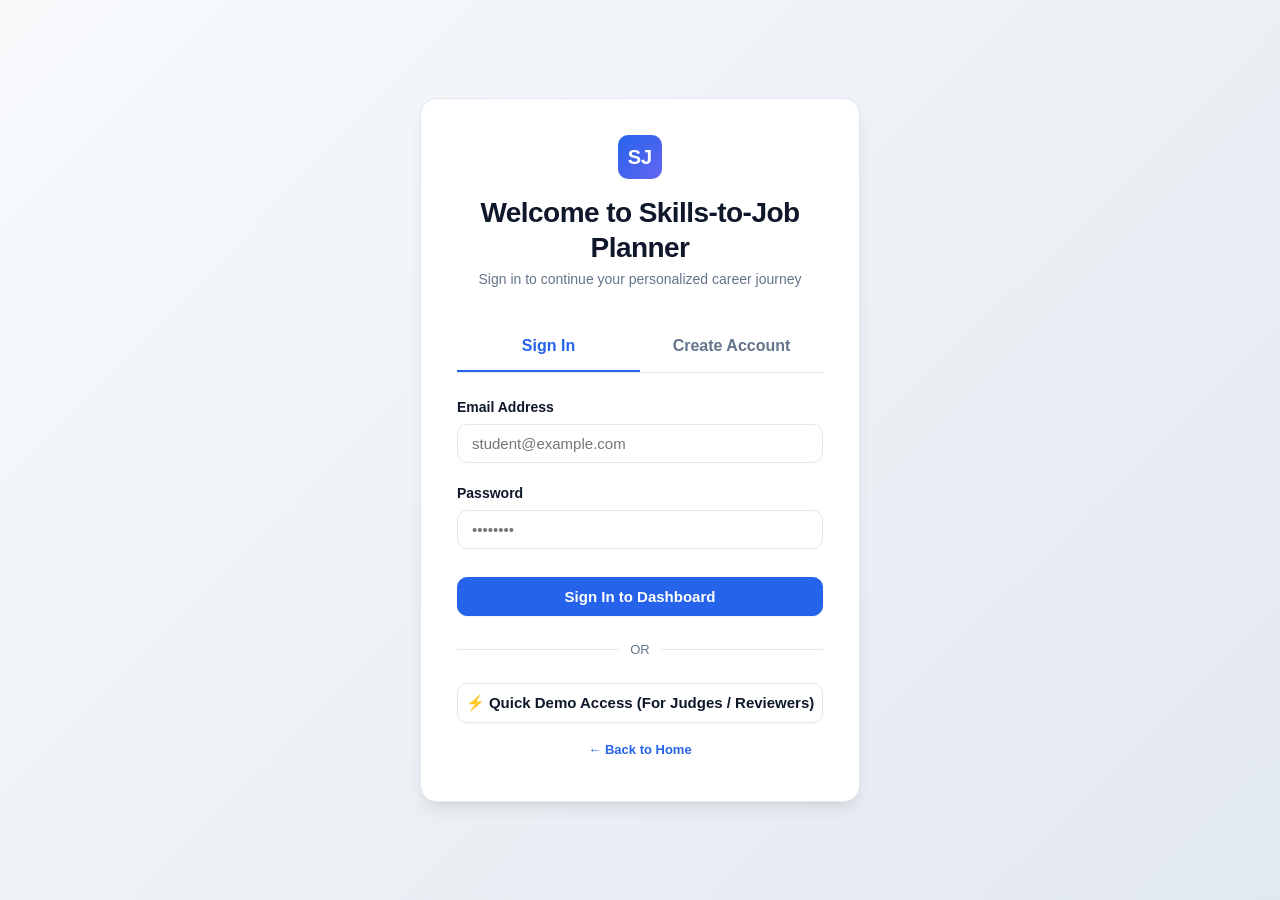
==== frontend/auth.html @ 2f5331f1 "feat: complete Skills-to-Job Planner submission with frontend, backend, Supabase schema, and test su" ====
<!DOCTYPE html>
<html lang="en">
<head>
    <meta charset="UTF-8">
    <meta name="viewport" content="width=device-width, initial-scale=1.0">
    <title>Sign In / Register | Skills-to-Job Planner</title>
    <link rel="stylesheet" href="css/style.css">
    <link rel="stylesheet" href="css/auth.css">
</head>
<body class="auth-page">

    <div class="auth-card">
        <div class="auth-header">
            <div class="brand-logo" style="width: 44px; height: 44px; border-radius: 10px; background: linear-gradient(135deg, #2563eb, #6366f1); display: flex; align-items: center; justify-content: center; color: #fff; font-weight: 800; font-size: 1.25rem;">
                SJ
            </div>
            <h2 id="auth-title" style="margin-top: 0.75rem;">Welcome to Skills-to-Job Planner</h2>
            <p id="auth-subtitle" style="font-size: 0.875rem; color: var(--text-muted); margin-top: 0.25rem;">Sign in to continue your personalized career journey</p>
        </div>

        <!-- Auth Tabs: Login vs Register -->
        <div class="auth-tabs">
            <div class="auth-tab active" id="tab-login" onclick="switchAuthTab('login')">Sign In</div>
            <div class="auth-tab" id="tab-register" onclick="switchAuthTab('register')">Create Account</div>
        </div>

        <!-- Login Form -->
        <form id="form-login" onsubmit="handleLogin(event)">
            <div class="form-group">
                <label class="form-label" for="login-email">Email Address</label>
                <input type="email" id="login-email" class="form-control" placeholder="student@example.com" required>
            </div>
            <div class="form-group">
                <label class="form-label" for="login-password">Password</label>
                <input type="password" id="login-password" class="form-control" placeholder="••••••••" required>
            </div>
            <button type="submit" id="btn-login-submit" class="btn btn-primary" style="width: 100%; margin-top: 0.5rem;">
                Sign In to Dashboard
            </button>
        </form>

        <!-- Register Form -->
        <form id="form-register" style="display: none;" onsubmit="handleRegister(event)">
            <div class="form-group">
                <label class="form-label" for="reg-name">Full Name</label>
                <input type="text" id="reg-name" class="form-control" placeholder="Alex Morgan" required>
            </div>
            <div class="form-group">
                <label class="form-label" for="reg-email">Email Address</label>
                <input type="email" id="reg-email" class="form-control" placeholder="alex@example.com" required>
            </div>
            <div class="form-group">
                <label class="form-label" for="reg-password">Password</label>
                <input type="password" id="reg-password" class="form-control" placeholder="Min. 6 characters" minlength="6" required>
            </div>
            <div class="form-group">
                <label class="form-label" for="reg-role">Target Career Role</label>
                <select id="reg-role" class="form-select">
                    <option value="Full Stack Developer">Full Stack Developer</option>
                    <option value="Python Developer">Python Developer</option>
                    <option value="Frontend Developer">Frontend Developer</option>
                    <option value="Backend Developer">Backend Developer</option>
                    <option value="Data Analyst">Data Analyst</option>
                    <option value="Data Scientist">Data Scientist</option>
                    <option value="Machine Learning Engineer">Machine Learning Engineer</option>
                    <option value="AI Engineer">AI Engineer</option>
                    <option value="Software Engineer">Software Engineer</option>
                </select>
            </div>
            <button type="submit" id="btn-reg-submit" class="btn btn-primary" style="width: 100%; margin-top: 0.5rem;">
                Create Account & Start Planning
            </button>
        </form>

        <div class="auth-divider">OR</div>

        <!-- Quick Guest Demo Access for Judges -->
        <div style="display: flex; flex-direction: column; gap: 0.65rem;">
            <button type="button" class="btn btn-secondary" onclick="loginGuestDemo()" style="width: 100%;">
                ⚡ Quick Demo Access (For Judges / Reviewers)
            </button>
            <a href="index.html" class="btn btn-outline btn-sm" style="width: 100%; border: none;">
                &larr; Back to Home
            </a>
        </div>
    </div>

    <script src="js/api.js"></script>
    <script>
        function switchAuthTab(tab) {
            const isLogin = tab === 'login';
            document.getElementById('tab-login').classList.toggle('active', isLogin);
            document.getElementById('tab-register').classList.toggle('active', !isLogin);
            document.getElementById('form-login').style.display = isLogin ? 'block' : 'none';
            document.getElementById('form-register').style.display = isLogin ? 'none' : 'block';
            document.getElementById('auth-title').innerText = isLogin ? 'Welcome to Skills-to-Job Planner' : 'Create Student Account';
            document.getElementById('auth-subtitle').innerText = isLogin ? 'Sign in to continue your personalized career journey' : 'Start your guided roadmap to job readiness';
        }

        async function handleLogin(e) {
            e.preventDefault();
            const btn = document.getElementById('btn-login-submit');
            btn.disabled = true;
            btn.innerText = "Signing in...";

            const email = document.getElementById('login-email').value.trim();
            const password = document.getElementById('login-password').value;

            try {
                const res = await API.post('/api/auth/login', { email, password });
                API.setToken(res.access_token);
                API.setUser(res.user);
                showToast("Login successful! Redirecting...", "success");
                setTimeout(() => { window.location.href = "dashboard.html"; }, 800);
            } catch (err) {
                showToast(err.message || "Failed to sign in. Please verify your credentials.", "error");
                btn.disabled = false;
                btn.innerText = "Sign In to Dashboard";
            }
        }

        async function handleRegister(e) {
            e.preventDefault();
            const btn = document.getElementById('btn-reg-submit');
            btn.disabled = true;
            btn.innerText = "Creating account...";

            const fullName = document.getElementById('reg-name').value.trim();
            const email = document.getElementById('reg-email').value.trim();
            const password = document.getElementById('reg-password').value;
            const targetRole = document.getElementById('reg-role').value;

            try {
                const res = await API.post('/api/auth/register', {
                    email,
                    password,
                    full_name: fullName,
                    target_role: targetRole
                });
                API.setToken(res.access_token);
                API.setUser(res.user);
                showToast("Account created successfully! Redirecting...", "success");
                setTimeout(() => { window.location.href = "dashboard.html"; }, 800);
            } catch (err) {
                showToast(err.message || "Registration failed.", "error");
                btn.disabled = false;
                btn.innerText = "Create Account & Start Planning";
            }
        }

        function loginGuestDemo() {
            // Instant demo account setup for evaluation
            const demoUser = {
                id: "guest-judge-session",
                email: "evaluator@hackathon.org",
                full_name: "Hackathon Judge",
                target_role: "Full Stack Developer"
            };
            API.setUser(demoUser);
            showToast("Entering platform in Judge Evaluation mode...", "info");
            setTimeout(() => { window.location.href = "dashboard.html"; }, 600);
        }
    </script>
</body>
</html>
---- frontend/css/style.css ----
/* ====================================================================
   SKILLS-TO-JOB PLANNER - CORE DESIGN SYSTEM & STYLESHEET
   Professional SaaS theme: Clean white/slate background, dark navy typography,
   indigo/blue accents, emerald completion, amber alerts.
   ==================================================================== */

:root {
    --bg-page: #f8fafc;
    --bg-surface: #ffffff;
    --bg-surface-alt: #f1f5f9;
    --bg-surface-elevated: #ffffff;

    --text-primary: #0f172a;
    --text-secondary: #334155;
    --text-muted: #64748b;
    --text-inverse: #ffffff;

    --primary: #2563eb;
    --primary-hover: #1d4ed8;
    --primary-light: #eff6ff;
    --primary-border: #bfdbfe;

    --violet: #6366f1;
    --violet-hover: #4f46e5;
    --violet-light: #eef2ff;

    --success: #10b981;
    --success-light: #ecfdf5;
    --success-border: #a7f3d0;
    --success-text: #065f46;

    --warning: #f59e0b;
    --warning-light: #fffbeb;
    --warning-border: #fde68a;
    --warning-text: #92400e;

    --danger: #ef4444;
    --danger-light: #fef2f2;
    --danger-border: #fecaca;
    --danger-text: #991b1b;

    --border: #e2e8f0;
    --border-hover: #cbd5e1;

    --radius-sm: 6px;
    --radius-md: 10px;
    --radius-lg: 16px;
    --radius-full: 9999px;

    --shadow-sm: 0 1px 2px 0 rgb(0 0 0 / 0.05);
    --shadow-md: 0 4px 6px -1px rgb(0 0 0 / 0.07), 0 2px 4px -2px rgb(0 0 0 / 0.07);
    --shadow-lg: 0 10px 15px -3px rgb(0 0 0 / 0.08), 0 4px 6px -4px rgb(0 0 0 / 0.05);

    --font: -apple-system, BlinkMacSystemFont, "Segoe UI", Roboto, Helvetica, Arial, sans-serif;
    --transition: all 0.2s ease-in-out;
}

*, *::before, *::after {
    box-sizing: border-box;
    margin: 0;
    padding: 0;
}

html {
    font-size: 16px;
    scroll-behavior: smooth;
}

body {
    font-family: var(--font);
    background-color: var(--bg-page);
    color: var(--text-primary);
    line-height: 1.5;
    -webkit-font-smoothing: antialiased;
}

/* -------------------- TYPOGRAPHY -------------------- */

h1, h2, h3, h4, h5, h6 {
    color: var(--text-primary);
    font-weight: 700;
    line-height: 1.25;
}

h1 { font-size: 2.25rem; letter-spacing: -0.025em; }
h2 { font-size: 1.75rem; letter-spacing: -0.02em; }
h3 { font-size: 1.25rem; letter-spacing: -0.01em; }
h4 { font-size: 1.1rem; }

p {
    color: var(--text-secondary);
}

a {
    color: var(--primary);
    text-decoration: none;
    transition: var(--transition);
}

a:hover {
    color: var(--primary-hover);
}

/* -------------------- BUTTONS -------------------- */

.btn {
    display: inline-flex;
    align-items: center;
    justify-content: center;
    gap: 0.5rem;
    font-family: inherit;
    font-size: 0.9375rem;
    font-weight: 600;
    padding: 0.625rem 1.25rem;
    border-radius: var(--radius-md);
    border: 1px solid transparent;
    cursor: pointer;
    transition: var(--transition);
    text-align: center;
    white-space: nowrap;
    text-decoration: none;
}

.btn-primary {
    background-color: var(--primary);
    color: var(--text-inverse);
    border-color: var(--primary);
    box-shadow: var(--shadow-sm);
}

.btn-primary:hover {
    background-color: var(--primary-hover);
    border-color: var(--primary-hover);
    color: var(--text-inverse);
}

.btn-secondary {
    background-color: var(--bg-surface);
    color: var(--text-primary);
    border-color: var(--border);
    box-shadow: var(--shadow-sm);
}

.btn-secondary:hover {
    background-color: var(--bg-surface-alt);
    border-color: var(--border-hover);
}

.btn-violet {
    background-color: var(--violet);
    color: var(--text-inverse);
}

.btn-violet:hover {
    background-color: var(--violet-hover);
}

.btn-outline {
    background-color: transparent;
    color: var(--primary);
    border-color: var(--primary);
}

.btn-outline:hover {
    background-color: var(--primary-light);
}

.btn-success {
    background-color: var(--success);
    color: var(--text-inverse);
}

.btn-sm {
    padding: 0.375rem 0.75rem;
    font-size: 0.8125rem;
    border-radius: var(--radius-sm);
}

.btn-lg {
    padding: 0.875rem 1.75rem;
    font-size: 1.05rem;
    border-radius: var(--radius-lg);
}

.btn:disabled {
    opacity: 0.6;
    cursor: not-allowed;
    pointer-events: none;
}

/* -------------------- CARDS & CONTAINERS -------------------- */

.card {
    background-color: var(--bg-surface);
    border: 1px solid var(--border);
    border-radius: var(--radius-lg);
    padding: 1.5rem;
    box-shadow: var(--shadow-sm);
    transition: var(--transition);
}

.card:hover {
    border-color: var(--border-hover);
}

.card-header {
    display: flex;
    align-items: center;
    justify-content: space-between;
    margin-bottom: 1.25rem;
    padding-bottom: 0.75rem;
    border-bottom: 1px solid var(--border);
}

.card-title {
    font-size: 1.15rem;
    font-weight: 700;
    color: var(--text-primary);
}

.card-subtitle {
    font-size: 0.875rem;
    color: var(--text-muted);
    margin-top: 0.25rem;
}

/* -------------------- BADGES & PILLS -------------------- */

.badge {
    display: inline-flex;
    align-items: center;
    gap: 0.35rem;
    padding: 0.25rem 0.65rem;
    font-size: 0.75rem;
    font-weight: 600;
    border-radius: var(--radius-full);
    text-transform: capitalize;
}

.badge-primary { background-color: var(--primary-light); color: var(--primary); border: 1px solid var(--primary-border); }
.badge-violet { background-color: var(--violet-light); color: var(--violet); }
.badge-success { background-color: var(--success-light); color: var(--success-text); border: 1px solid var(--success-border); }
.badge-warning { background-color: var(--warning-light); color: var(--warning-text); border: 1px solid var(--warning-border); }
.badge-danger { background-color: var(--danger-light); color: var(--danger-text); border: 1px solid var(--danger-border); }
.badge-slate { background-color: var(--bg-surface-alt); color: var(--text-secondary); border: 1px solid var(--border); }

/* -------------------- FORM CONTROLS -------------------- */

.form-group {
    margin-bottom: 1.25rem;
}

.form-label {
    display: block;
    font-size: 0.875rem;
    font-weight: 600;
    color: var(--text-primary);
    margin-bottom: 0.375rem;
}

.form-control, .form-select, textarea {
    width: 100%;
    font-family: inherit;
    font-size: 0.9375rem;
    padding: 0.625rem 0.875rem;
    border: 1px solid var(--border);
    border-radius: var(--radius-md);
    background-color: var(--bg-surface);
    color: var(--text-primary);
    transition: var(--transition);
}

.form-control:focus, .form-select:focus, textarea:focus {
    outline: none;
    border-color: var(--primary);
    box-shadow: 0 0 0 3px rgba(37, 99, 235, 0.15);
}

.form-hint {
    font-size: 0.8125rem;
    color: var(--text-muted);
    margin-top: 0.35rem;
}

/* -------------------- TOAST NOTIFICATIONS -------------------- */

.toast-container {
    position: fixed;
    bottom: 1.5rem;
    right: 1.5rem;
    z-index: 9999;
    display: flex;
    flex-direction: column;
    gap: 0.75rem;
    pointer-events: none;
}

.toast {
    display: flex;
    align-items: center;
    gap: 0.75rem;
    padding: 0.875rem 1.25rem;
    border-radius: var(--radius-md);
    background-color: var(--text-primary);
    color: var(--text-inverse);
    font-size: 0.875rem;
    font-weight: 500;
    box-shadow: var(--shadow-lg);
    pointer-events: auto;
    animation: toastSlideIn 0.25s ease-out;
    max-width: 380px;
}

.toast-success { background-color: #065f46; border-left: 4px solid var(--success); }
.toast-error { background-color: #7f1d1d; border-left: 4px solid var(--danger); }
.toast-warning { background-color: #78350f; border-left: 4px solid var(--warning); }
.toast-info { background-color: #1e293b; border-left: 4px solid var(--primary); }

.toast-icon {
    font-weight: bold;
    font-size: 1rem;
}

.toast-fadeout {
    opacity: 0;
    transform: translateY(10px);
    transition: var(--transition);
}

@keyframes toastSlideIn {
    from { opacity: 0; transform: translateY(15px); }
    to { opacity: 1; transform: translateY(0); }
}

/* -------------------- EMPTY STATES -------------------- */

.empty-state {
    text-align: center;
    padding: 3rem 1.5rem;
    background-color: var(--bg-surface);
    border: 2px dashed var(--border);
    border-radius: var(--radius-lg);
}

.empty-state-icon {
    font-size: 3rem;
    margin-bottom: 1rem;
    display: inline-block;
}

.empty-state-title {
    font-size: 1.25rem;
    font-weight: 700;
    color: var(--text-primary);
    margin-bottom: 0.5rem;
}

.empty-state-description {
    font-size: 0.9375rem;
    color: var(--text-muted);
    max-width: 480px;
    margin: 0 auto 1.5rem auto;
}

/* -------------------- PROGRESS BARS -------------------- */

.progress-bar-container {
    width: 100%;
    height: 8px;
    background-color: var(--bg-surface-alt);
    border-radius: var(--radius-full);
    overflow: hidden;
    position: relative;
}

.progress-bar-fill {
    height: 100%;
    background: linear-gradient(90deg, var(--primary) 0%, var(--violet) 100%);
    border-radius: var(--radius-full);
    transition: width 0.4s ease;
}

.progress-bar-success {
    background: var(--success);
}
---- frontend/css/auth.css ----
/* ====================================================================
   AUTH PAGE STYLES - SKILLS-TO-JOB PLANNER
   ==================================================================== */

.auth-page {
    min-height: 100vh;
    display: flex;
    align-items: center;
    justify-content: center;
    background: linear-gradient(135deg, #f8fafc 0%, #e2e8f0 100%);
    padding: 2rem 1rem;
}

.auth-card {
    width: 100%;
    max-width: 440px;
    background-color: var(--bg-surface);
    border: 1px solid var(--border);
    border-radius: var(--radius-lg);
    box-shadow: var(--shadow-lg);
    padding: 2.25rem;
}

.auth-header {
    text-align: center;
    margin-bottom: 2rem;
}

.auth-header .brand-logo {
    margin: 0 auto 1rem auto;
}

.auth-tabs {
    display: flex;
    border-bottom: 1px solid var(--border);
    margin-bottom: 1.5rem;
}

.auth-tab {
    flex: 1;
    text-align: center;
    padding: 0.75rem 0;
    font-weight: 600;
    color: var(--text-muted);
    cursor: pointer;
    border-bottom: 2px solid transparent;
    transition: var(--transition);
}

.auth-tab.active {
    color: var(--primary);
    border-bottom-color: var(--primary);
}

.auth-divider {
    display: flex;
    align-items: center;
    text-align: center;
    margin: 1.5rem 0;
    color: var(--text-muted);
    font-size: 0.8125rem;
}

.auth-divider::before, .auth-divider::after {
    content: "";
    flex: 1;
    border-bottom: 1px solid var(--border);
}

.auth-divider::before { margin-right: 0.75rem; }
.auth-divider::after { margin-left: 0.75rem; }
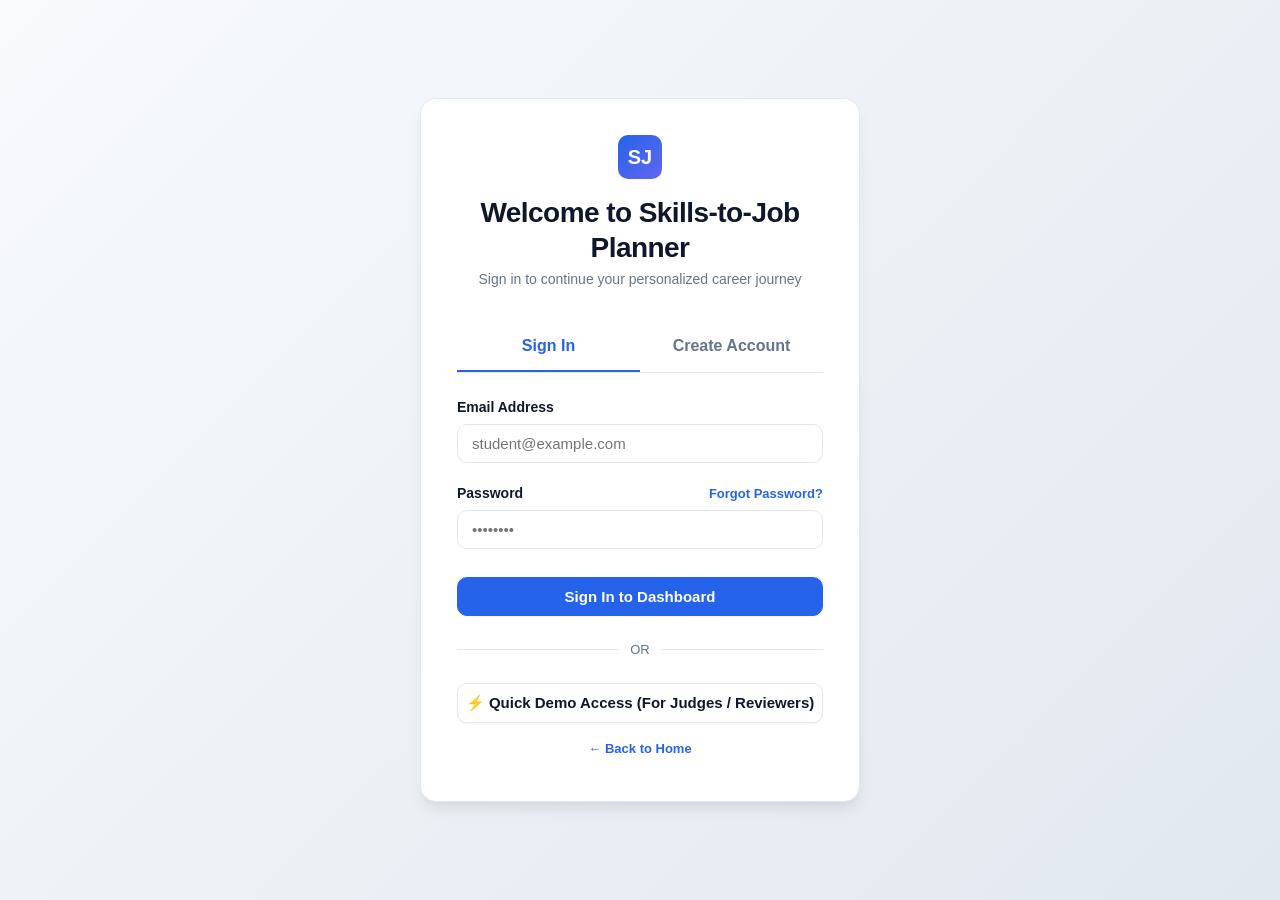
==== commit 68034398: "feat: complete dashboard improvements, 14-week roadmap, forgot password flow, and role selector clea" ====
--- a/frontend/auth.html
+++ b/frontend/auth.html
@@ -31,7 +31,10 @@
                 <input type="email" id="login-email" class="form-control" placeholder="student@example.com" required>
             </div>
             <div class="form-group">
-                <label class="form-label" for="login-password">Password</label>
+                <div style="display: flex; justify-content: space-between; align-items: center; margin-bottom: 0.35rem;">
+                    <label class="form-label" for="login-password" style="margin-bottom: 0;">Password</label>
+                    <a href="javascript:void(0)" onclick="openForgotView()" id="link-forgot-password" style="font-size: 0.8125rem; color: var(--primary); font-weight: 600; text-decoration: none;">Forgot Password?</a>
+                </div>
                 <input type="password" id="login-password" class="form-control" placeholder="••••••••" required>
             </div>
             <button type="submit" id="btn-login-submit" class="btn btn-primary" style="width: 100%; margin-top: 0.5rem;">
@@ -72,16 +75,68 @@
             </button>
         </form>
 
-        <div class="auth-divider">OR</div>
-
-        <!-- Quick Guest Demo Access for Judges -->
-        <div style="display: flex; flex-direction: column; gap: 0.65rem;">
-            <button type="button" class="btn btn-secondary" onclick="loginGuestDemo()" style="width: 100%;">
-                ⚡ Quick Demo Access (For Judges / Reviewers)
-            </button>
-            <a href="index.html" class="btn btn-outline btn-sm" style="width: 100%; border: none;">
-                &larr; Back to Home
-            </a>
+        <!-- Forgot Password Flow -->
+        <div id="auth-forgot-flow" style="display: none;">
+            <!-- Step 1: Request Code -->
+            <form id="form-forgot-step1" onsubmit="handleForgotPassword(event)">
+                <div class="form-group">
+                    <label class="form-label" for="forgot-email">Registered Email Address</label>
+                    <input type="email" id="forgot-email" class="form-control" placeholder="student@example.com" required>
+                    <p class="form-hint" style="margin-top: 0.4rem; font-size: 0.8125rem; color: var(--text-muted);">
+                        Enter your registered email. We will generate a secure verification code to reset your account password.
+                    </p>
+                </div>
+                <button type="submit" id="btn-forgot-send" class="btn btn-primary" style="width: 100%; margin-top: 0.5rem;">
+                    Send Recovery Code
+                </button>
+                <button type="button" class="btn btn-outline btn-sm" onclick="cancelForgotView()" style="width: 100%; margin-top: 0.75rem;">
+                    &larr; Back to Sign In
+                </button>
+            </form>
+
+            <!-- Step 2: Enter Code & New Password -->
+            <form id="form-forgot-step2" style="display: none;" onsubmit="handleResetPassword(event)">
+                <div id="forgot-otp-banner" style="background: #eff6ff; border: 1px solid #bfdbfe; color: #1e40af; padding: 0.75rem; border-radius: var(--radius-md); font-size: 0.85rem; margin-bottom: 1.25rem;">
+                    A verification code has been generated. Enter it below with your new password.
+                </div>
+                <div class="form-group">
+                    <label class="form-label" for="reset-email">Email Address</label>
+                    <input type="email" id="reset-email" class="form-control" readonly style="background-color: var(--bg-surface-alt); cursor: not-allowed;">
+                </div>
+                <div class="form-group">
+                    <label class="form-label" for="reset-otp">Verification Code / OTP</label>
+                    <input type="text" id="reset-otp" class="form-control" placeholder="e.g. 123456" required autocomplete="off">
+                </div>
+                <div class="form-group">
+                    <label class="form-label" for="reset-new-password">New Password</label>
+                    <input type="password" id="reset-new-password" class="form-control" placeholder="Min. 6 characters" minlength="6" required>
+                </div>
+                <div class="form-group">
+                    <label class="form-label" for="reset-confirm-password">Confirm New Password</label>
+                    <input type="password" id="reset-confirm-password" class="form-control" placeholder="Re-enter new password" minlength="6" required>
+                </div>
+                <button type="submit" id="btn-reset-submit" class="btn btn-success" style="width: 100%; margin-top: 0.5rem;">
+                    Reset Password & Continue
+                </button>
+                <div style="display: flex; justify-content: space-between; margin-top: 1rem;">
+                    <a href="javascript:void(0)" onclick="openForgotView()" style="font-size: 0.8125rem; color: var(--text-muted); text-decoration: none;">&larr; Request New Code</a>
+                    <a href="javascript:void(0)" onclick="cancelForgotView()" style="font-size: 0.8125rem; color: var(--primary); font-weight: 600; text-decoration: none;">Back to Sign In</a>
+                </div>
+            </form>
+        </div>
+
+        <div id="auth-secondary-actions">
+            <div class="auth-divider">OR</div>
+
+            <!-- Quick Guest Demo Access for Judges -->
+            <div style="display: flex; flex-direction: column; gap: 0.65rem;">
+                <button type="button" class="btn btn-secondary" onclick="loginGuestDemo()" style="width: 100%;">
+                    ⚡ Quick Demo Access (For Judges / Reviewers)
+                </button>
+                <a href="index.html" class="btn btn-outline btn-sm" style="width: 100%; border: none;">
+                    &larr; Back to Home
+                </a>
+            </div>
         </div>
     </div>
 
@@ -100,11 +155,26 @@
         async function handleLogin(e) {
             e.preventDefault();
             const btn = document.getElementById('btn-login-submit');
+            const emailInput = document.getElementById('login-email');
+            const passwordInput = document.getElementById('login-password');
+
+            const email = emailInput.value.trim();
+            const password = passwordInput.value;
+
+            if (!email || !/^[^\s@]+@[^\s@]+\.[^\s@]+$/.test(email)) {
+                showToast("Please enter a valid email address.", "warning");
+                emailInput.focus();
+                return;
+            }
+
+            if (!password) {
+                showToast("Please enter your password.", "warning");
+                passwordInput.focus();
+                return;
+            }
+
             btn.disabled = true;
             btn.innerText = "Signing in...";
-
-            const email = document.getElementById('login-email').value.trim();
-            const password = document.getElementById('login-password').value;
 
             try {
                 const res = await API.post('/api/auth/login', { email, password });
@@ -122,13 +192,37 @@
         async function handleRegister(e) {
             e.preventDefault();
             const btn = document.getElementById('btn-reg-submit');
+            const nameInput = document.getElementById('reg-name');
+            const emailInput = document.getElementById('reg-email');
+            const passwordInput = document.getElementById('reg-password');
+            const roleInput = document.getElementById('reg-role');
+
+            const fullName = nameInput.value.trim();
+            const email = emailInput.value.trim();
+            const password = passwordInput.value;
+            const targetRole = roleInput.value;
+
+            // Client-side validations
+            if (!fullName || fullName.length < 2) {
+                showToast("Please enter your full name (minimum 2 characters).", "warning");
+                nameInput.focus();
+                return;
+            }
+
+            if (!email || !/^[^\s@]+@[^\s@]+\.[^\s@]+$/.test(email)) {
+                showToast("Please enter a valid email address.", "warning");
+                emailInput.focus();
+                return;
+            }
+
+            if (!password || password.length < 6) {
+                showToast("Password must be at least 6 characters long.", "warning");
+                passwordInput.focus();
+                return;
+            }
+
             btn.disabled = true;
             btn.innerText = "Creating account...";
-
-            const fullName = document.getElementById('reg-name').value.trim();
-            const email = document.getElementById('reg-email').value.trim();
-            const password = document.getElementById('reg-password').value;
-            const targetRole = document.getElementById('reg-role').value;
 
             try {
                 const res = await API.post('/api/auth/register', {
@@ -137,6 +231,17 @@
                     full_name: fullName,
                     target_role: targetRole
                 });
+
+                if (res.email_confirmation_required || !res.access_token) {
+                    showToast(res.message || "Account created! Please check your email to confirm your account.", "info");
+                    switchAuthTab('login');
+                    document.getElementById('login-email').value = email;
+                    document.getElementById('login-password').value = "";
+                    btn.disabled = false;
+                    btn.innerText = "Create Account & Start Planning";
+                    return;
+                }
+
                 API.setToken(res.access_token);
                 API.setUser(res.user);
                 showToast("Account created successfully! Redirecting...", "success");
@@ -160,6 +265,130 @@
             showToast("Entering platform in Judge Evaluation mode...", "info");
             setTimeout(() => { window.location.href = "dashboard.html"; }, 600);
         }
+
+        // ==================== FORGOT & RESET PASSWORD FLOW ====================
+
+        function openForgotView() {
+            document.querySelector('.auth-tabs').style.display = 'none';
+            document.getElementById('form-login').style.display = 'none';
+            document.getElementById('form-register').style.display = 'none';
+            document.getElementById('auth-secondary-actions').style.display = 'none';
+            
+            document.getElementById('auth-forgot-flow').style.display = 'block';
+            document.getElementById('form-forgot-step1').style.display = 'block';
+            document.getElementById('form-forgot-step2').style.display = 'none';
+
+            document.getElementById('auth-title').innerText = 'Reset Your Password';
+            document.getElementById('auth-subtitle').innerText = 'Enter your registered email to receive a recovery code';
+
+            const currentLoginEmail = document.getElementById('login-email').value.trim();
+            if (currentLoginEmail) {
+                document.getElementById('forgot-email').value = currentLoginEmail;
+            }
+        }
+
+        function cancelForgotView() {
+            document.querySelector('.auth-tabs').style.display = 'flex';
+            document.getElementById('auth-forgot-flow').style.display = 'none';
+            document.getElementById('auth-secondary-actions').style.display = 'block';
+            switchAuthTab('login');
+        }
+
+        async function handleForgotPassword(e) {
+            e.preventDefault();
+            const btn = document.getElementById('btn-forgot-send');
+            const emailInput = document.getElementById('forgot-email');
+            const email = emailInput.value.trim().toLowerCase();
+
+            if (!email || !/^[^\s@]+@[^\s@]+\.[^\s@]+$/.test(email)) {
+                showToast("Please enter a valid registered email address.", "warning");
+                emailInput.focus();
+                return;
+            }
+
+            btn.disabled = true;
+            btn.innerText = "Generating recovery code...";
+
+            try {
+                const res = await API.post('/api/auth/forgot-password', { email });
+                showToast(res.message || "Recovery code generated successfully!", "success");
+
+                // Advance to step 2
+                document.getElementById('form-forgot-step1').style.display = 'none';
+                document.getElementById('form-forgot-step2').style.display = 'block';
+                document.getElementById('reset-email').value = email;
+
+                const banner = document.getElementById('forgot-otp-banner');
+                if (res.otp) {
+                    document.getElementById('reset-otp').value = res.otp;
+                    banner.innerHTML = `✓ Verification code generated for <strong>${escapeHtml(email)}</strong>.<br>Code: <strong style="font-size: 1.1rem; color: #1e3a8a; letter-spacing: 2px;">${escapeHtml(res.otp)}</strong> (Auto-filled below for quick verification).`;
+                    banner.style.display = 'block';
+                } else {
+                    banner.innerHTML = `Verification code sent to <strong>${escapeHtml(email)}</strong>. Please check your inbox.`;
+                    banner.style.display = 'block';
+                }
+
+                document.getElementById('reset-new-password').focus();
+            } catch (err) {
+                showToast(err.message || "Could not generate recovery code. Please check your email.", "error");
+            } finally {
+                btn.disabled = false;
+                btn.innerText = "Send Recovery Code";
+            }
+        }
+
+        async function handleResetPassword(e) {
+            e.preventDefault();
+            const btn = document.getElementById('btn-reset-submit');
+            const email = document.getElementById('reset-email').value.trim();
+            const otp = document.getElementById('reset-otp').value.trim();
+            const newPassword = document.getElementById('reset-new-password').value;
+            const confirmPassword = document.getElementById('reset-confirm-password').value;
+
+            if (!otp) {
+                showToast("Please enter the verification code or recovery token.", "warning");
+                document.getElementById('reset-otp').focus();
+                return;
+            }
+
+            if (!newPassword || newPassword.length < 6) {
+                showToast("New password must be at least 6 characters long.", "warning");
+                document.getElementById('reset-new-password').focus();
+                return;
+            }
+
+            if (newPassword !== confirmPassword) {
+                showToast("Passwords do not match. Please re-enter.", "warning");
+                document.getElementById('reset-confirm-password').focus();
+                return;
+            }
+
+            btn.disabled = true;
+            btn.innerText = "Updating password in Supabase...";
+
+            try {
+                const res = await API.post('/api/auth/reset-password', {
+                    email,
+                    token_or_otp: otp,
+                    new_password: newPassword
+                });
+
+                showToast(res.message || "Password updated! You can now log in.", "success");
+
+                // Switch back to login form with new credentials prefilled
+                cancelForgotView();
+                document.getElementById('login-email').value = email;
+                document.getElementById('login-password').value = newPassword;
+                document.getElementById('btn-login-submit').focus();
+
+            } catch (err) {
+                showToast(err.message || "Password reset failed.", "error");
+            } finally {
+                btn.disabled = false;
+                btn.innerText = "Reset Password & Continue";
+            }
+        }
     </script>
 </body>
 </html>
+
--- a/frontend/css/style.css
+++ b/frontend/css/style.css
@@ -383,3 +383,4 @@
 .progress-bar-success {
     background: var(--success);
 }
+
--- a/frontend/css/auth.css
+++ b/frontend/css/auth.css
@@ -69,3 +69,4 @@
 
 .auth-divider::before { margin-right: 0.75rem; }
 .auth-divider::after { margin-left: 0.75rem; }
+
